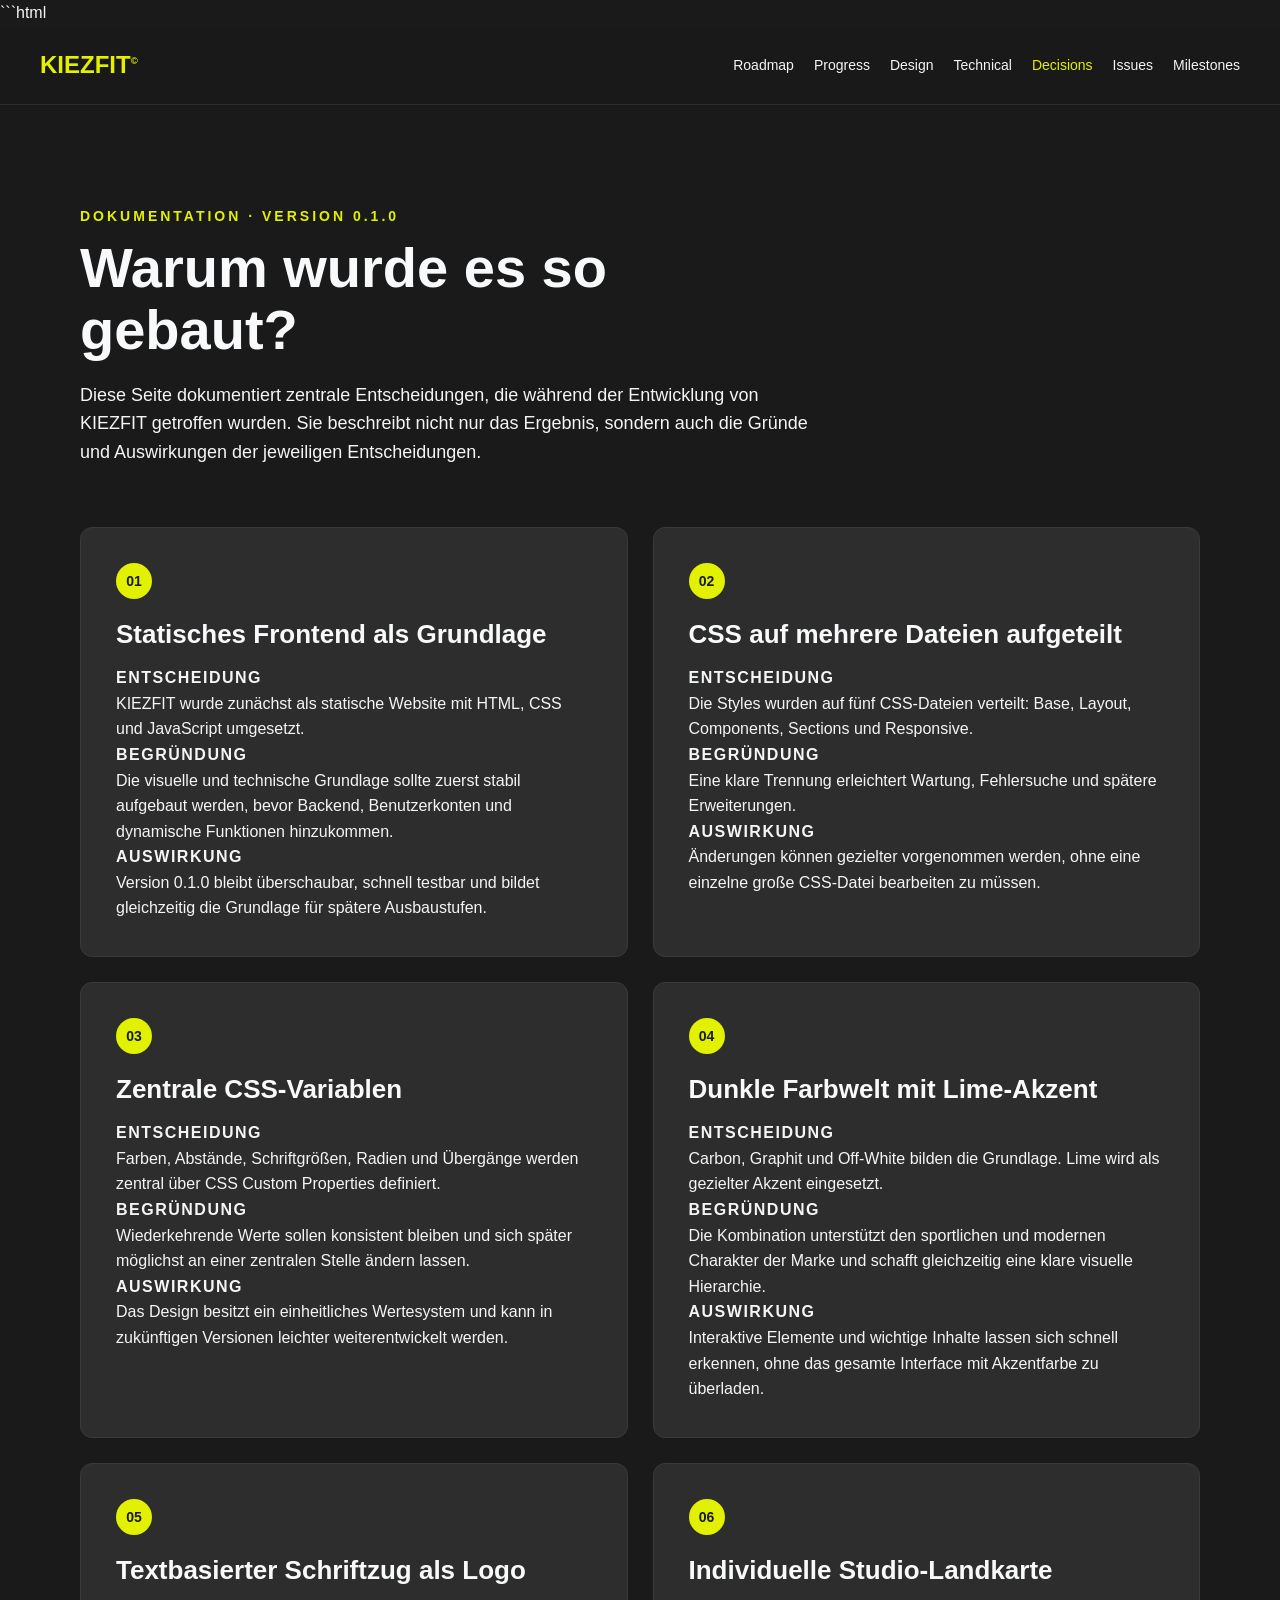
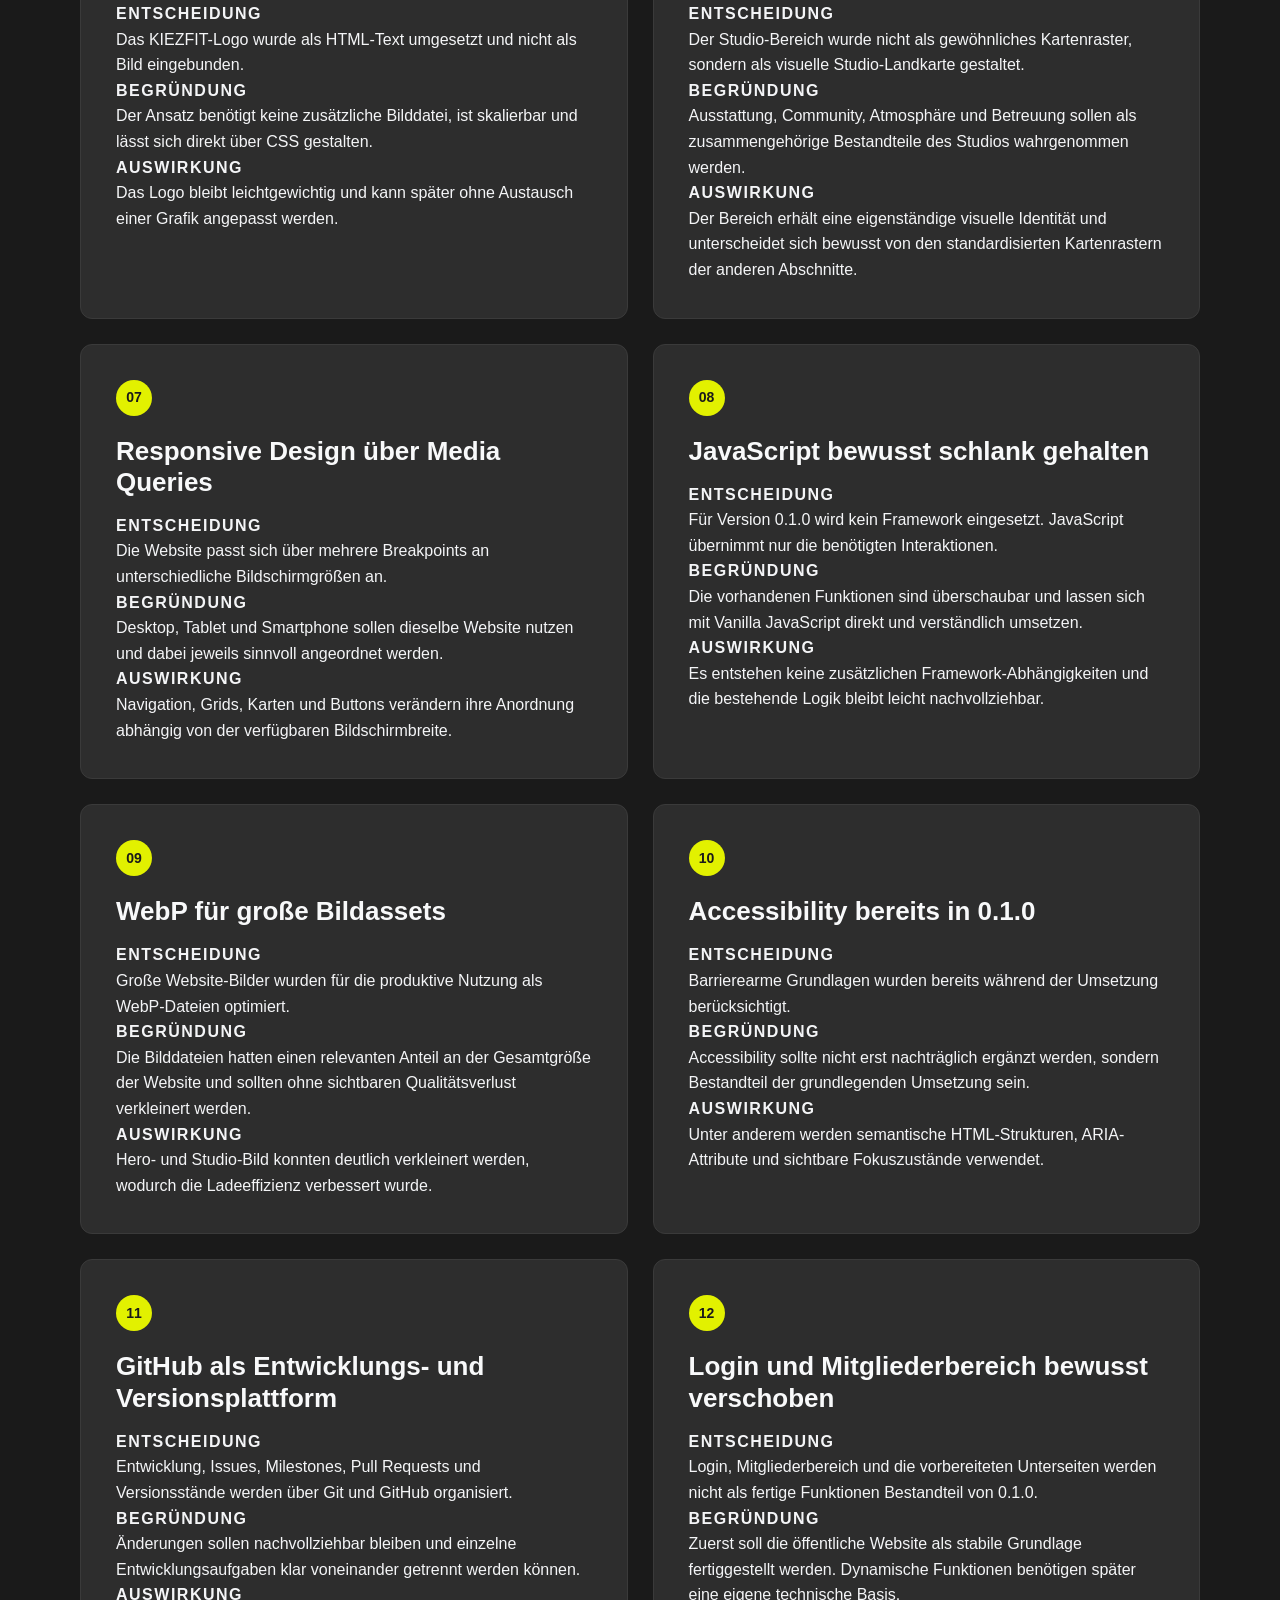
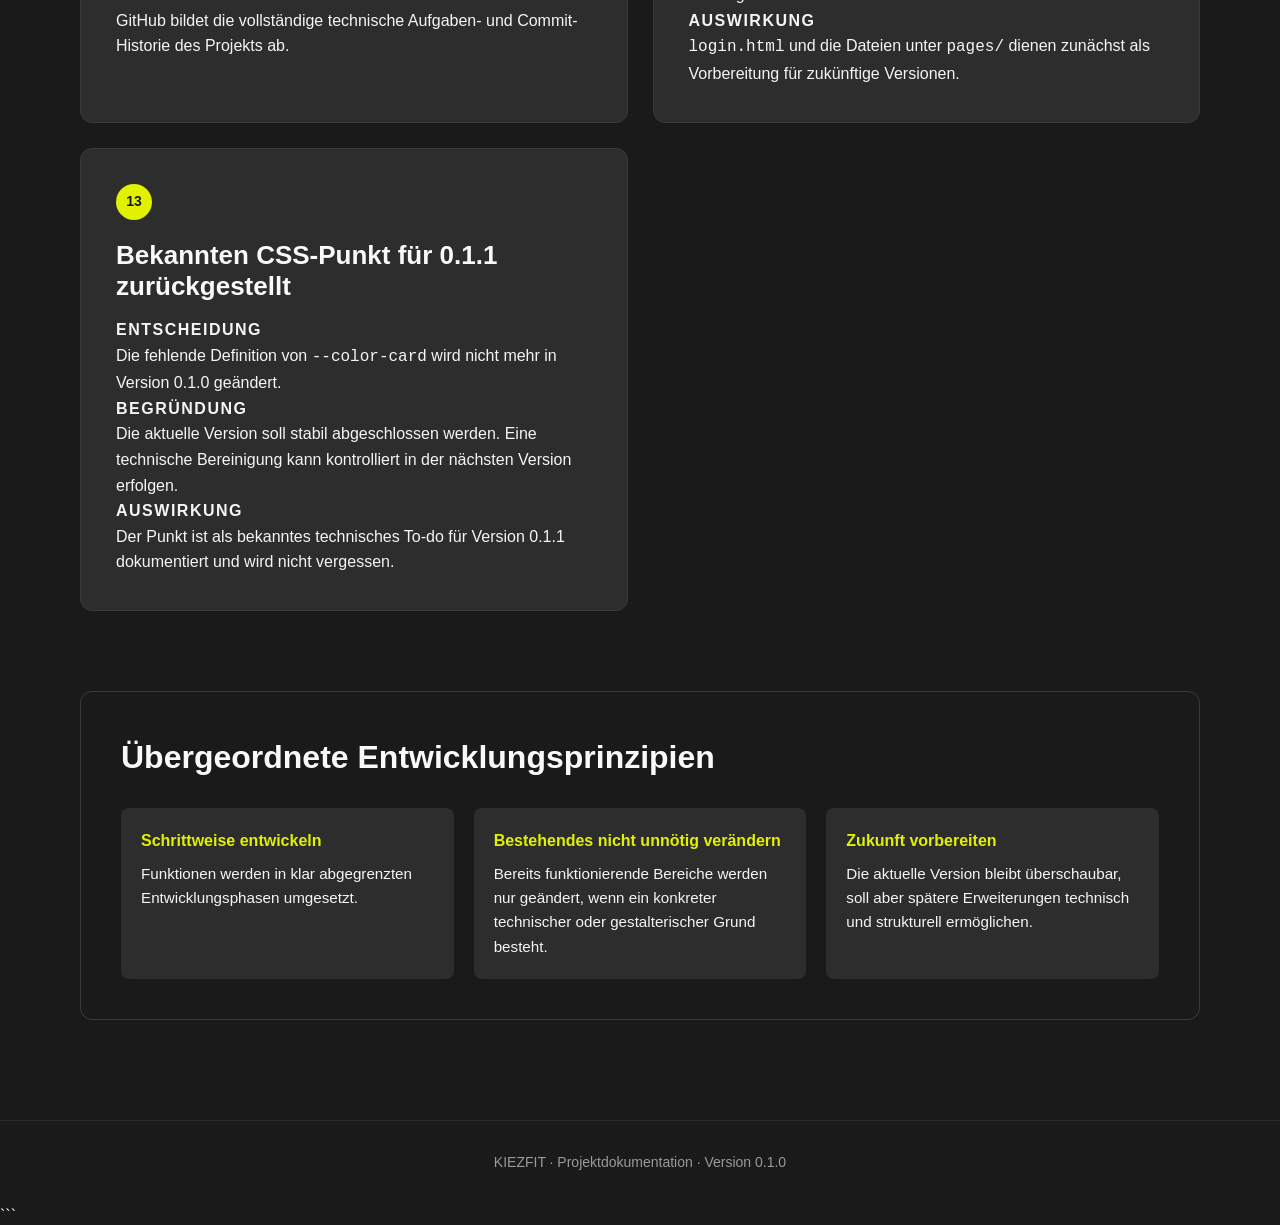
==== doku/decisions.html @ d8d7afe1 "docs: rebuild project documentation" ====
```html
<!DOCTYPE html>
<html lang="de">

<head>
    <meta charset="UTF-8">
    <meta name="viewport" content="width=device-width, initial-scale=1.0">

    <title>KIEZFIT - Decisions</title>

    <style>
        * {
            box-sizing: border-box;
        }

        html {
            scroll-behavior: smooth;
        }

        body {
            margin: 0;
            font-family: Arial, sans-serif;
            background-color: #1A1A1A;
            color: #F4F5F7;
            line-height: 1.6;
        }

        a {
            color: inherit;
            text-decoration: none;
        }

        header {
            position: sticky;
            top: 0;
            z-index: 1000;

            display: flex;
            align-items: center;
            justify-content: space-between;

            padding: 20px 40px;

            background-color: rgba(26, 26, 26, 0.95);
            border-bottom: 1px solid #2D2D2D;
            backdrop-filter: blur(8px);
        }

        .logo {
            color: #E2F100;
            font-size: 1.5rem;
            font-weight: 700;
        }

        .logo sub {
            font-size: 0.6rem;
            vertical-align: super;
        }

        nav {
            display: flex;
            flex-wrap: wrap;
            justify-content: flex-end;
            gap: 20px;
        }

        nav a {
            color: #F4F5F7;
            font-size: 0.875rem;
            transition: color 0.2s ease;
        }

        nav a:hover,
        nav a.active {
            color: #E2F100;
        }

        main {
            max-width: 1200px;
            margin: 0 auto;
            padding: 100px 40px;
        }

        .page-header {
            max-width: 750px;
            margin-bottom: 60px;
        }

        .eyebrow {
            margin: 0 0 10px;

            color: #E2F100;
            font-size: 0.875rem;
            font-weight: 700;
            letter-spacing: 3px;
            text-transform: uppercase;
        }

        h1 {
            margin: 0 0 20px;

            color: #F8F9FA;
            font-size: 3.5rem;
            line-height: 1.1;
        }

        .intro {
            margin: 0;

            color: #F4F5F7;
            font-size: 1.125rem;
        }

        .decisions {
            display: grid;
            grid-template-columns: repeat(2, 1fr);
            gap: 25px;
        }

        .decision {
            padding: 35px;

            background-color: #2D2D2D;
            border: 1px solid #3A3A3A;
            border-radius: 12px;

            transition:
                transform 0.25s ease,
                border-color 0.25s ease;
        }

        .decision:hover {
            transform: translateY(-4px);
            border-color: #E2F100;
        }

        .decision-number {
            display: inline-flex;
            align-items: center;
            justify-content: center;

            width: 36px;
            height: 36px;
            margin-bottom: 20px;

            background-color: #E2F100;
            color: #1A1A1A;

            border-radius: 50%;

            font-size: 0.875rem;
            font-weight: 700;
        }

        .decision h2 {
            margin: 0 0 15px;

            color: #F8F9FA;
            font-size: 1.625rem;
            line-height: 1.2;
        }

        .decision-label {
            margin: 20px 0 5px;

            color: #E2F100;
            font-size: 0.75rem;
            font-weight: 700;
            letter-spacing: 1.5px;
            text-transform: uppercase;
        }

        .decision p {
            margin: 0;

            color: #F4F5F7;
            font-size: 1rem;
        }

        .principles {
            margin-top: 80px;
            padding: 40px;

            background-color: #1A1A1A;
            border: 1px solid #3A3A3A;
            border-radius: 12px;
        }

        .principles h2 {
            margin: 0 0 25px;

            color: #F8F9FA;
            font-size: 2rem;
        }

        .principles-list {
            display: grid;
            grid-template-columns: repeat(3, 1fr);
            gap: 20px;
        }

        .principle {
            padding: 20px;

            background-color: #2D2D2D;
            border-radius: 8px;
        }

        .principle strong {
            display: block;
            margin-bottom: 8px;

            color: #E2F100;
        }

        .principle span {
            color: #F4F5F7;
            font-size: 0.95rem;
        }

        footer {
            padding: 30px 40px;

            border-top: 1px solid #2D2D2D;

            color: #9A9A9A;
            text-align: center;
            font-size: 0.875rem;
        }

        @media (max-width: 900px) {
            header {
                padding: 20px;
            }

            main {
                padding: 80px 30px;
            }

            .decisions {
                grid-template-columns: 1fr;
            }

            .principles-list {
                grid-template-columns: 1fr;
            }
        }

        @media (max-width: 700px) {
            header {
                position: relative;
                align-items: flex-start;
                flex-direction: column;
                gap: 15px;
            }

            nav {
                justify-content: flex-start;
                gap: 12px 18px;
            }

            h1 {
                font-size: 2.625rem;
            }

            main {
                padding: 60px 20px;
            }

            .decision,
            .principles {
                padding: 25px;
            }
        }

        @media (max-width: 450px) {
            h1 {
                font-size: 2.25rem;
            }

            nav {
                display: grid;
                grid-template-columns: repeat(2, 1fr);
                width: 100%;
            }
        }
    </style>
</head>

<body>

    <header>
        <a class="logo" href="../index.html">
            KIEZFIT<sub>&copy;</sub>
        </a>

        <nav aria-label="Dokumentationsnavigation">
            <a href="roadmap.html">Roadmap</a>
            <a href="progress.html">Progress</a>
            <a href="design.html">Design</a>
            <a href="technical.html">Technical</a>
            <a class="active" href="decisions.html">Decisions</a>
            <a href="issues.html">Issues</a>
            <a href="milestones.html">Milestones</a>
        </nav>
    </header>

    <main>

        <section class="page-header">
            <p class="eyebrow">Dokumentation · Version 0.1.0</p>

            <h1>Warum wurde es so gebaut?</h1>

            <p class="intro">
                Diese Seite dokumentiert zentrale Entscheidungen, die während
                der Entwicklung von KIEZFIT getroffen wurden. Sie beschreibt
                nicht nur das Ergebnis, sondern auch die Gründe und Auswirkungen
                der jeweiligen Entscheidungen.
            </p>
        </section>

        <section class="decisions">

            <article class="decision">
                <span class="decision-number">01</span>

                <h2>Statisches Frontend als Grundlage</h2>

                <p class="decision-label">Entscheidung</p>
                <p>
                    KIEZFIT wurde zunächst als statische Website mit HTML,
                    CSS und JavaScript umgesetzt.
                </p>

                <p class="decision-label">Begründung</p>
                <p>
                    Die visuelle und technische Grundlage sollte zuerst stabil
                    aufgebaut werden, bevor Backend, Benutzerkonten und
                    dynamische Funktionen hinzukommen.
                </p>

                <p class="decision-label">Auswirkung</p>
                <p>
                    Version 0.1.0 bleibt überschaubar, schnell testbar und
                    bildet gleichzeitig die Grundlage für spätere Ausbaustufen.
                </p>
            </article>

            <article class="decision">
                <span class="decision-number">02</span>

                <h2>CSS auf mehrere Dateien aufgeteilt</h2>

                <p class="decision-label">Entscheidung</p>
                <p>
                    Die Styles wurden auf fünf CSS-Dateien verteilt:
                    Base, Layout, Components, Sections und Responsive.
                </p>

                <p class="decision-label">Begründung</p>
                <p>
                    Eine klare Trennung erleichtert Wartung, Fehlersuche und
                    spätere Erweiterungen.
                </p>

                <p class="decision-label">Auswirkung</p>
                <p>
                    Änderungen können gezielter vorgenommen werden, ohne eine
                    einzelne große CSS-Datei bearbeiten zu müssen.
                </p>
            </article>

            <article class="decision">
                <span class="decision-number">03</span>

                <h2>Zentrale CSS-Variablen</h2>

                <p class="decision-label">Entscheidung</p>
                <p>
                    Farben, Abstände, Schriftgrößen, Radien und Übergänge
                    werden zentral über CSS Custom Properties definiert.
                </p>

                <p class="decision-label">Begründung</p>
                <p>
                    Wiederkehrende Werte sollen konsistent bleiben und sich
                    später möglichst an einer zentralen Stelle ändern lassen.
                </p>

                <p class="decision-label">Auswirkung</p>
                <p>
                    Das Design besitzt ein einheitliches Wertesystem und kann
                    in zukünftigen Versionen leichter weiterentwickelt werden.
                </p>
            </article>

            <article class="decision">
                <span class="decision-number">04</span>

                <h2>Dunkle Farbwelt mit Lime-Akzent</h2>

                <p class="decision-label">Entscheidung</p>
                <p>
                    Carbon, Graphit und Off-White bilden die Grundlage.
                    Lime wird als gezielter Akzent eingesetzt.
                </p>

                <p class="decision-label">Begründung</p>
                <p>
                    Die Kombination unterstützt den sportlichen und modernen
                    Charakter der Marke und schafft gleichzeitig eine klare
                    visuelle Hierarchie.
                </p>

                <p class="decision-label">Auswirkung</p>
                <p>
                    Interaktive Elemente und wichtige Inhalte lassen sich
                    schnell erkennen, ohne das gesamte Interface mit Akzentfarbe
                    zu überladen.
                </p>
            </article>

            <article class="decision">
                <span class="decision-number">05</span>

                <h2>Textbasierter Schriftzug als Logo</h2>

                <p class="decision-label">Entscheidung</p>
                <p>
                    Das KIEZFIT-Logo wurde als HTML-Text umgesetzt und nicht
                    als Bild eingebunden.
                </p>

                <p class="decision-label">Begründung</p>
                <p>
                    Der Ansatz benötigt keine zusätzliche Bilddatei, ist
                    skalierbar und lässt sich direkt über CSS gestalten.
                </p>

                <p class="decision-label">Auswirkung</p>
                <p>
                    Das Logo bleibt leichtgewichtig und kann später ohne
                    Austausch einer Grafik angepasst werden.
                </p>
            </article>

            <article class="decision">
                <span class="decision-number">06</span>

                <h2>Individuelle Studio-Landkarte</h2>

                <p class="decision-label">Entscheidung</p>
                <p>
                    Der Studio-Bereich wurde nicht als gewöhnliches Kartenraster,
                    sondern als visuelle Studio-Landkarte gestaltet.
                </p>

                <p class="decision-label">Begründung</p>
                <p>
                    Ausstattung, Community, Atmosphäre und Betreuung sollen
                    als zusammengehörige Bestandteile des Studios wahrgenommen
                    werden.
                </p>

                <p class="decision-label">Auswirkung</p>
                <p>
                    Der Bereich erhält eine eigenständige visuelle Identität
                    und unterscheidet sich bewusst von den standardisierten
                    Kartenrastern der anderen Abschnitte.
                </p>
            </article>

            <article class="decision">
                <span class="decision-number">07</span>

                <h2>Responsive Design über Media Queries</h2>

                <p class="decision-label">Entscheidung</p>
                <p>
                    Die Website passt sich über mehrere Breakpoints an
                    unterschiedliche Bildschirmgrößen an.
                </p>

                <p class="decision-label">Begründung</p>
                <p>
                    Desktop, Tablet und Smartphone sollen dieselbe Website
                    nutzen und dabei jeweils sinnvoll angeordnet werden.
                </p>

                <p class="decision-label">Auswirkung</p>
                <p>
                    Navigation, Grids, Karten und Buttons verändern ihre
                    Anordnung abhängig von der verfügbaren Bildschirmbreite.
                </p>
            </article>

            <article class="decision">
                <span class="decision-number">08</span>

                <h2>JavaScript bewusst schlank gehalten</h2>

                <p class="decision-label">Entscheidung</p>
                <p>
                    Für Version 0.1.0 wird kein Framework eingesetzt.
                    JavaScript übernimmt nur die benötigten Interaktionen.
                </p>

                <p class="decision-label">Begründung</p>
                <p>
                    Die vorhandenen Funktionen sind überschaubar und lassen
                    sich mit Vanilla JavaScript direkt und verständlich
                    umsetzen.
                </p>

                <p class="decision-label">Auswirkung</p>
                <p>
                    Es entstehen keine zusätzlichen Framework-Abhängigkeiten
                    und die bestehende Logik bleibt leicht nachvollziehbar.
                </p>
            </article>

            <article class="decision">
                <span class="decision-number">09</span>

                <h2>WebP für große Bildassets</h2>

                <p class="decision-label">Entscheidung</p>
                <p>
                    Große Website-Bilder wurden für die produktive Nutzung
                    als WebP-Dateien optimiert.
                </p>

                <p class="decision-label">Begründung</p>
                <p>
                    Die Bilddateien hatten einen relevanten Anteil an der
                    Gesamtgröße der Website und sollten ohne sichtbaren
                    Qualitätsverlust verkleinert werden.
                </p>

                <p class="decision-label">Auswirkung</p>
                <p>
                    Hero- und Studio-Bild konnten deutlich verkleinert werden,
                    wodurch die Ladeeffizienz verbessert wurde.
                </p>
            </article>

            <article class="decision">
                <span class="decision-number">10</span>

                <h2>Accessibility bereits in 0.1.0</h2>

                <p class="decision-label">Entscheidung</p>
                <p>
                    Barrierearme Grundlagen wurden bereits während der
                    Umsetzung berücksichtigt.
                </p>

                <p class="decision-label">Begründung</p>
                <p>
                    Accessibility sollte nicht erst nachträglich ergänzt
                    werden, sondern Bestandteil der grundlegenden Umsetzung sein.
                </p>

                <p class="decision-label">Auswirkung</p>
                <p>
                    Unter anderem werden semantische HTML-Strukturen,
                    ARIA-Attribute und sichtbare Fokuszustände verwendet.
                </p>
            </article>

            <article class="decision">
                <span class="decision-number">11</span>

                <h2>GitHub als Entwicklungs- und Versionsplattform</h2>

                <p class="decision-label">Entscheidung</p>
                <p>
                    Entwicklung, Issues, Milestones, Pull Requests und
                    Versionsstände werden über Git und GitHub organisiert.
                </p>

                <p class="decision-label">Begründung</p>
                <p>
                    Änderungen sollen nachvollziehbar bleiben und einzelne
                    Entwicklungsaufgaben klar voneinander getrennt werden können.
                </p>

                <p class="decision-label">Auswirkung</p>
                <p>
                    GitHub bildet die vollständige technische Aufgaben- und
                    Commit-Historie des Projekts ab.
                </p>
            </article>

            <article class="decision">
                <span class="decision-number">12</span>

                <h2>Login und Mitgliederbereich bewusst verschoben</h2>

                <p class="decision-label">Entscheidung</p>
                <p>
                    Login, Mitgliederbereich und die vorbereiteten Unterseiten
                    werden nicht als fertige Funktionen Bestandteil von 0.1.0.
                </p>

                <p class="decision-label">Begründung</p>
                <p>
                    Zuerst soll die öffentliche Website als stabile Grundlage
                    fertiggestellt werden. Dynamische Funktionen benötigen
                    später eine eigene technische Basis.
                </p>

                <p class="decision-label">Auswirkung</p>
                <p>
                    <code>login.html</code> und die Dateien unter
                    <code>pages/</code> dienen zunächst als Vorbereitung für
                    zukünftige Versionen.
                </p>
            </article>

            <article class="decision">
                <span class="decision-number">13</span>

                <h2>Bekannten CSS-Punkt für 0.1.1 zurückgestellt</h2>

                <p class="decision-label">Entscheidung</p>
                <p>
                    Die fehlende Definition von
                    <code>--color-card</code> wird nicht mehr in Version 0.1.0
                    geändert.
                </p>

                <p class="decision-label">Begründung</p>
                <p>
                    Die aktuelle Version soll stabil abgeschlossen werden.
                    Eine technische Bereinigung kann kontrolliert in der
                    nächsten Version erfolgen.
                </p>

                <p class="decision-label">Auswirkung</p>
                <p>
                    Der Punkt ist als bekanntes technisches To-do für
                    Version 0.1.1 dokumentiert und wird nicht vergessen.
                </p>
            </article>

        </section>

        <section class="principles">

            <h2>Übergeordnete Entwicklungsprinzipien</h2>

            <div class="principles-list">

                <div class="principle">
                    <strong>Schrittweise entwickeln</strong>
                    <span>
                        Funktionen werden in klar abgegrenzten Entwicklungsphasen
                        umgesetzt.
                    </span>
                </div>

                <div class="principle">
                    <strong>Bestehendes nicht unnötig verändern</strong>
                    <span>
                        Bereits funktionierende Bereiche werden nur geändert,
                        wenn ein konkreter technischer oder gestalterischer
                        Grund besteht.
                    </span>
                </div>

                <div class="principle">
                    <strong>Zukunft vorbereiten</strong>
                    <span>
                        Die aktuelle Version bleibt überschaubar, soll aber
                        spätere Erweiterungen technisch und strukturell ermöglichen.
                    </span>
                </div>

            </div>

        </section>

    </main>

    <footer>
        KIEZFIT · Projektdokumentation · Version 0.1.0
    </footer>

</body>

</html>
```
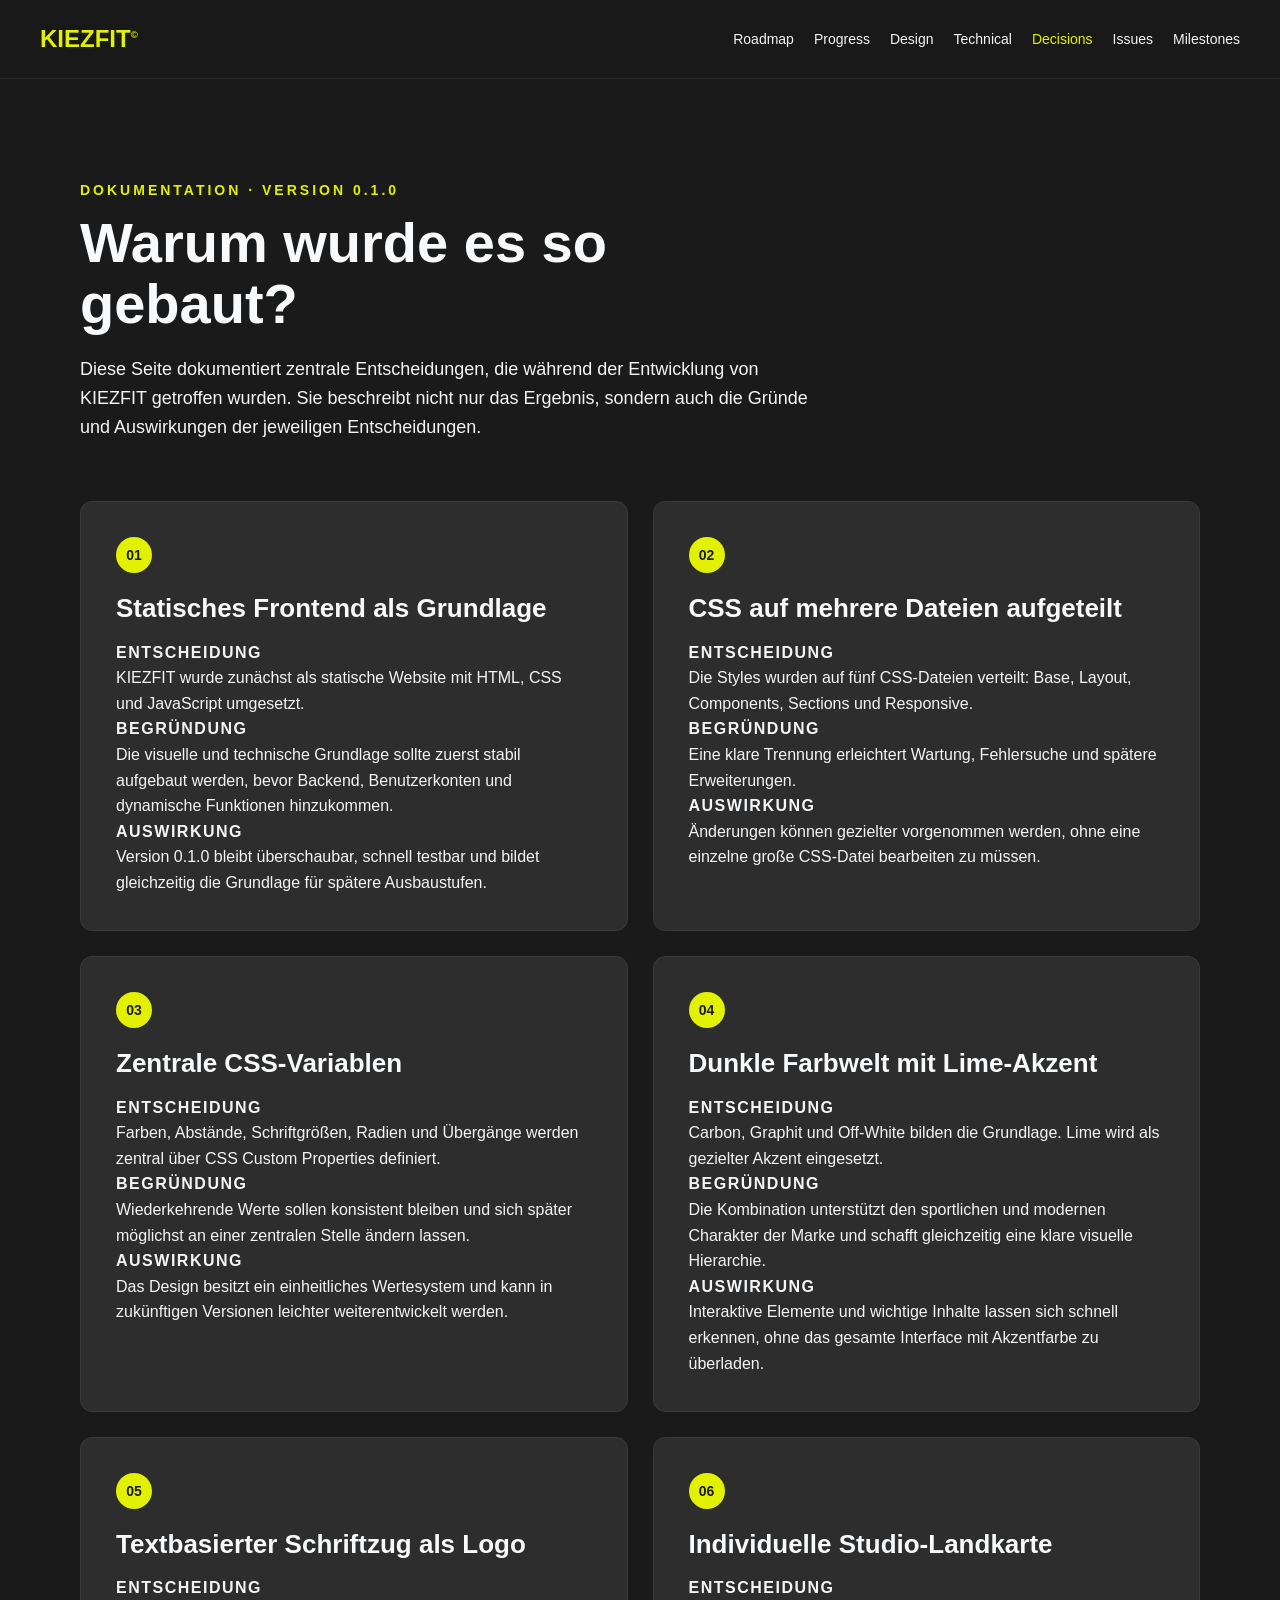
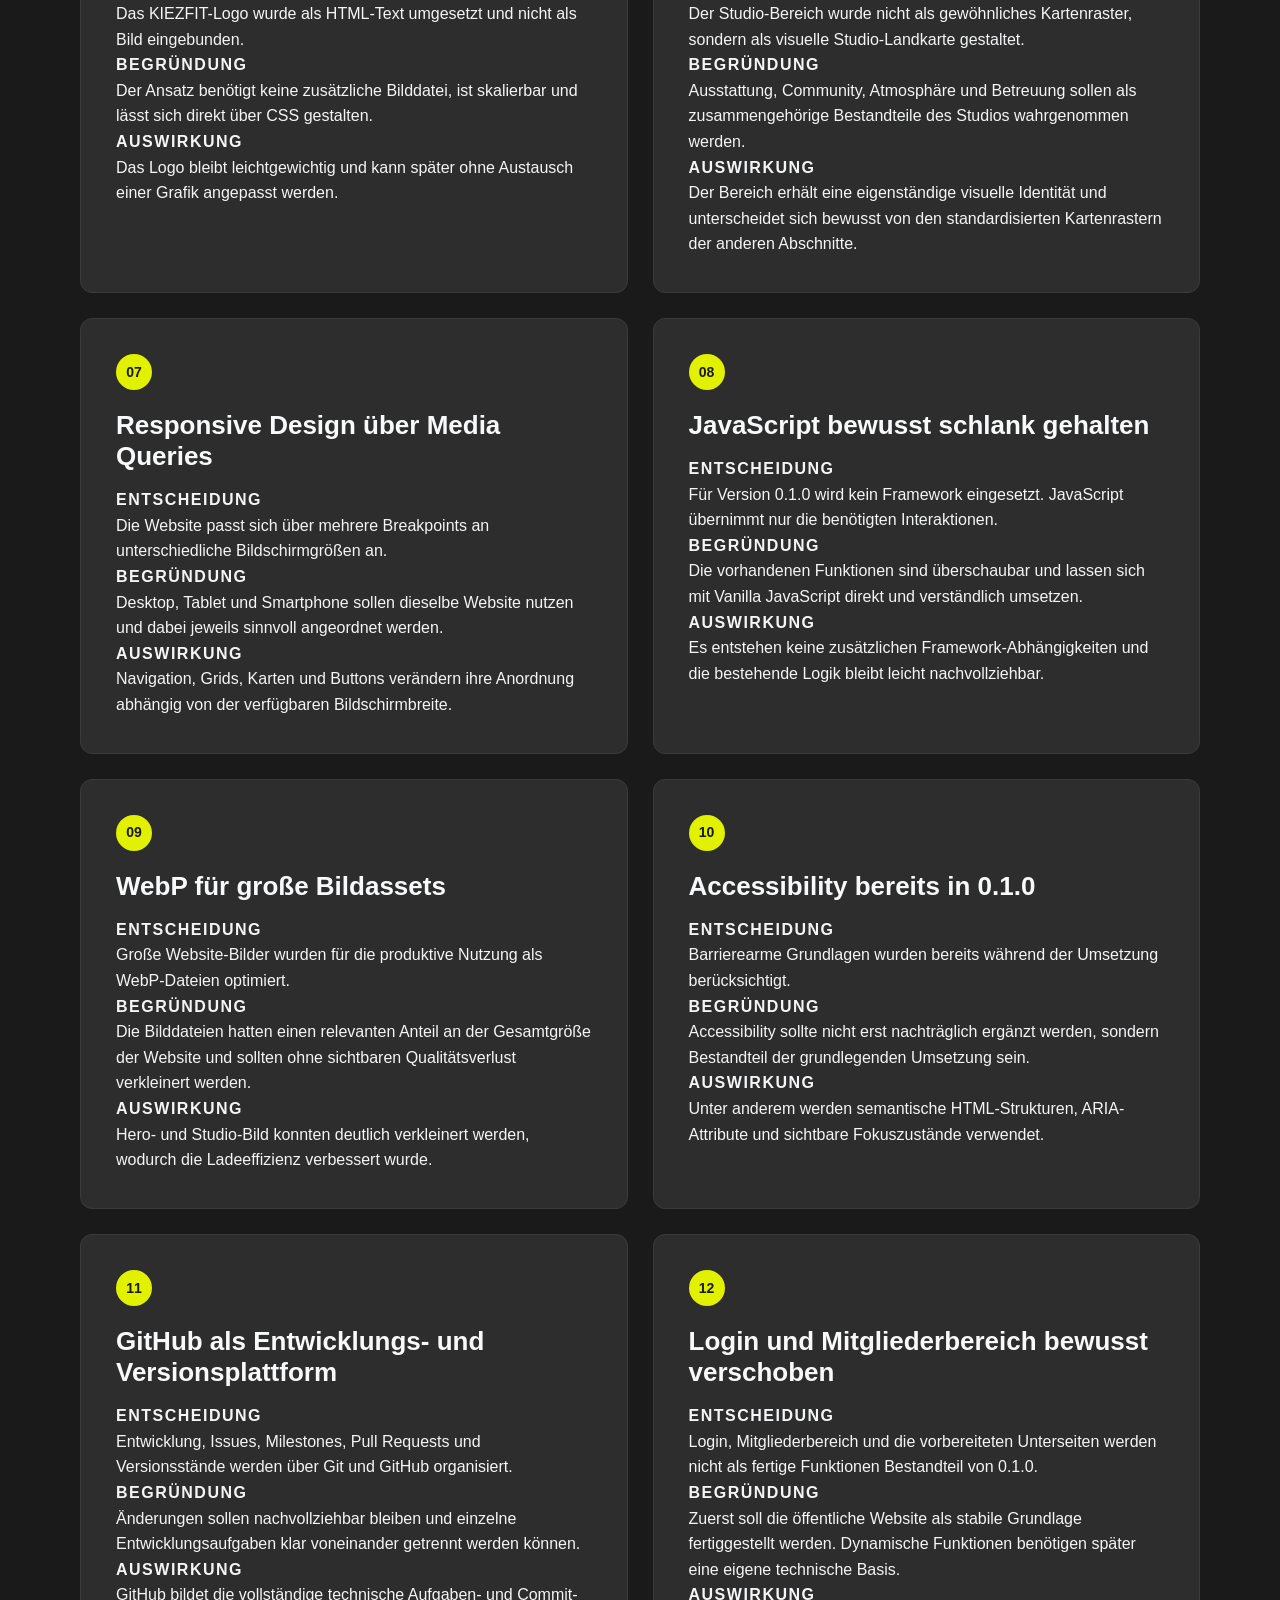
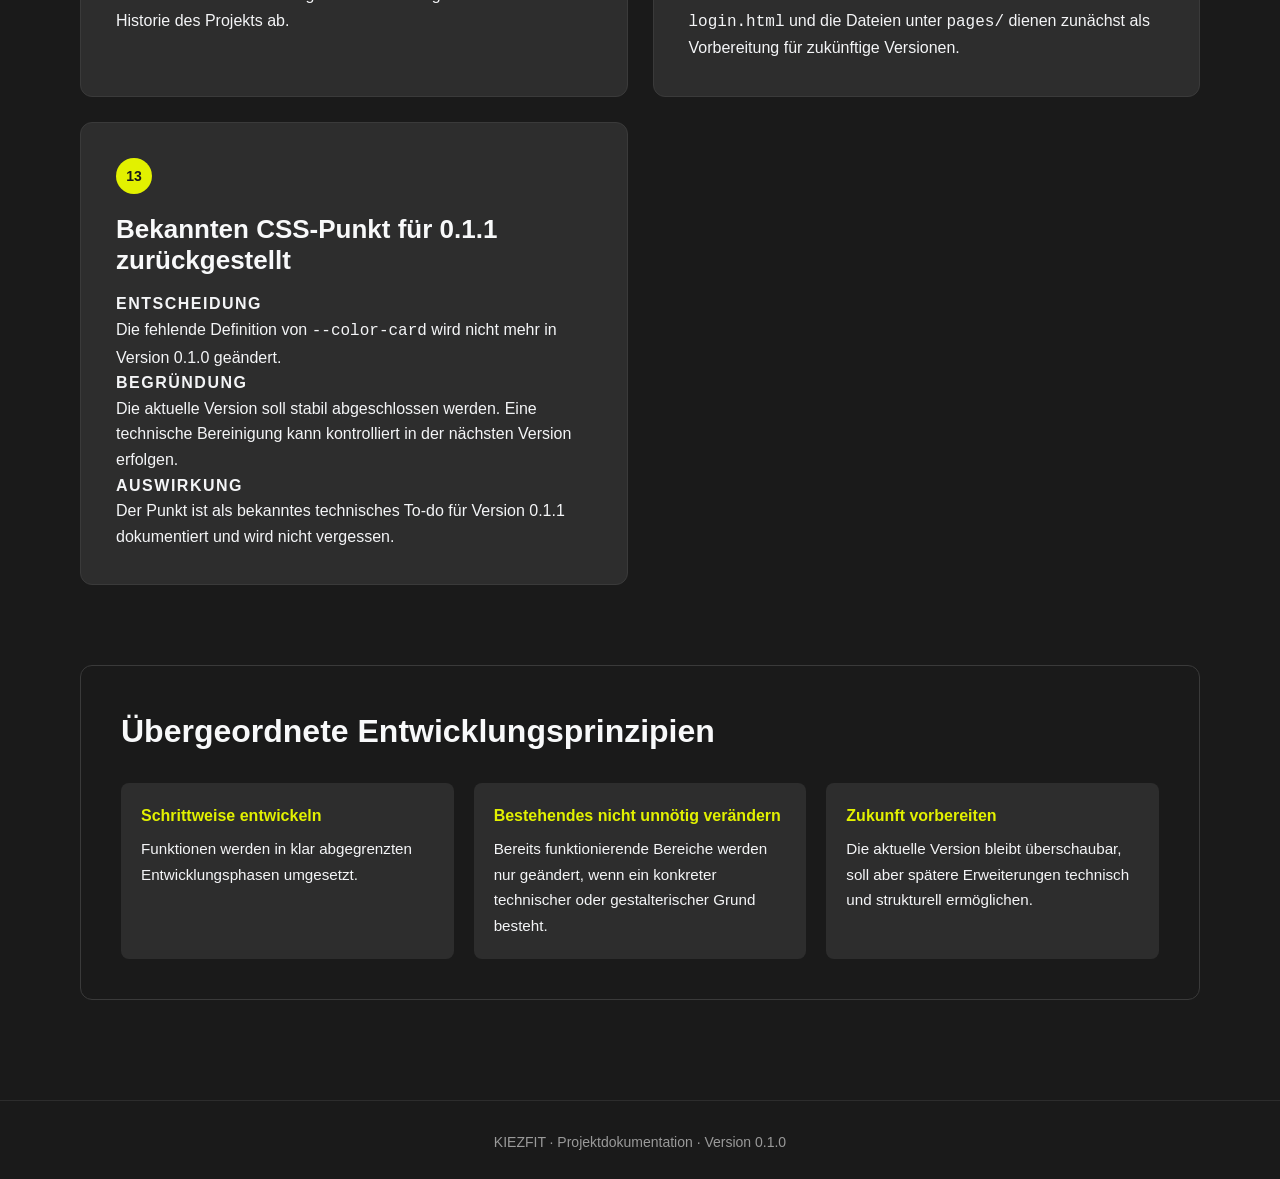
==== commit e93adbaf: "docs: finalize project documentation" ====
--- a/doku/decisions.html
+++ b/doku/decisions.html
@@ -1,4 +1,3 @@
-```html
 <!DOCTYPE html>
 <html lang="de">
 
@@ -691,4 +690,3 @@
 </body>
 
 </html>
-```
